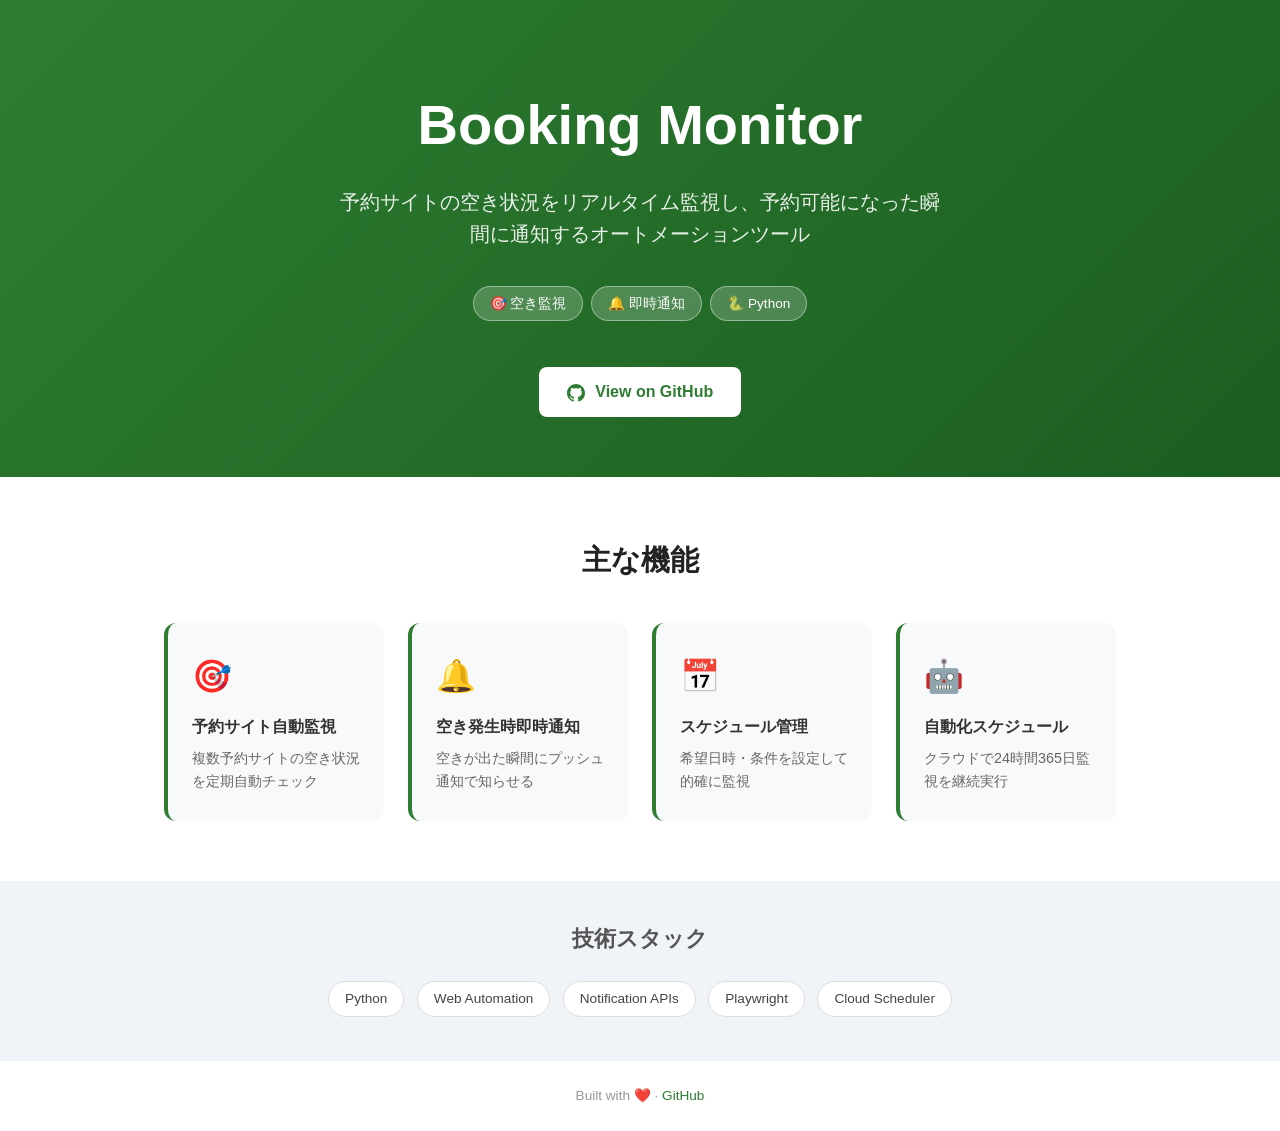
==== docs/index.html @ 513b8dd8 "docs(SOT-563): GitHub Pages デモ画面追加" ====
<!DOCTYPE html>
<html lang="ja">
<head>
  <meta charset="UTF-8">
  <meta name="viewport" content="width=device-width, initial-scale=1.0">
  <title>Booking Monitor — Demo</title>
  <style>
    * { margin: 0; padding: 0; box-sizing: border-box; }
    body { font-family: -apple-system, BlinkMacSystemFont, 'Segoe UI', sans-serif; color: #333; line-height: 1.6; }
    .hero {
      background: linear-gradient(135deg, #2e7d32 0%, #1b5e20 100%);
      color: white;
      padding: 80px 24px 60px;
      text-align: center;
    }
    .hero h1 { font-size: clamp(2rem, 5vw, 3.5rem); font-weight: 700; margin-bottom: 16px; }
    .hero p { font-size: clamp(1rem, 2.5vw, 1.25rem); opacity: 0.9; max-width: 600px; margin: 0 auto 32px; }
    .badge { display: inline-block; background: rgba(255,255,255,0.2); border: 1px solid rgba(255,255,255,0.4); border-radius: 20px; padding: 6px 16px; font-size: 0.85rem; margin: 4px; }
    .btn {
      display: inline-block;
      background: white;
      color: #2e7d32;
      text-decoration: none;
      padding: 12px 28px;
      border-radius: 8px;
      font-weight: 600;
      font-size: 1rem;
      margin-top: 16px;
      transition: transform 0.2s, box-shadow 0.2s;
    }
    .btn:hover { transform: translateY(-2px); box-shadow: 0 8px 24px rgba(0,0,0,0.2); }
    .features { padding: 60px 24px; max-width: 1000px; margin: 0 auto; }
    .features h2 { text-align: center; font-size: 1.8rem; margin-bottom: 40px; color: #222; }
    .grid { display: grid; grid-template-columns: repeat(auto-fit, minmax(220px, 1fr)); gap: 24px; }
    .card {
      background: #f8f9fa;
      border-radius: 12px;
      padding: 28px 24px;
      border-left: 4px solid #2e7d32;
      transition: transform 0.2s, box-shadow 0.2s;
    }
    .card:hover { transform: translateY(-4px); box-shadow: 0 8px 24px rgba(0,0,0,0.08); }
    .card .icon { font-size: 2rem; margin-bottom: 12px; }
    .card h3 { font-size: 1rem; font-weight: 600; margin-bottom: 8px; }
    .card p { font-size: 0.9rem; color: #666; }
    .tech { background: #f0f4f8; padding: 40px 24px; text-align: center; }
    .tech h2 { font-size: 1.4rem; margin-bottom: 20px; color: #555; }
    .tech-badge {
      display: inline-block;
      background: white;
      border: 1px solid #ddd;
      border-radius: 20px;
      padding: 6px 16px;
      font-size: 0.85rem;
      margin: 4px;
      color: #444;
    }
    footer { text-align: center; padding: 24px; color: #999; font-size: 0.85rem; }
    footer a { color: #2e7d32; text-decoration: none; }
  </style>
</head>
<body>
  <div class="hero">
    <h1>Booking Monitor</h1>
    <p>予約サイトの空き状況をリアルタイム監視し、予約可能になった瞬間に通知するオートメーションツール</p>
    <div><span class="badge">🎯 空き監視</span><span class="badge">🔔 即時通知</span><span class="badge">🐍 Python</span></div>
    <br>
    <a href="https://github.com/sota1111/booking-monitor" class="btn" target="_blank" rel="noopener">
      <svg width="18" height="18" viewBox="0 0 24 24" fill="currentColor" style="vertical-align:middle;margin-right:6px"><path d="M12 0C5.37 0 0 5.37 0 12c0 5.31 3.435 9.795 8.205 11.385.6.105.825-.255.825-.57 0-.285-.015-1.23-.015-2.235-3.015.555-3.795-.735-4.035-1.41-.135-.345-.72-1.41-1.23-1.695-.42-.225-1.02-.78-.015-.795.945-.015 1.62.87 1.845 1.23 1.08 1.815 2.805 1.305 3.495.99.105-.78.42-1.305.765-1.605-2.67-.3-5.46-1.335-5.46-5.925 0-1.305.465-2.385 1.23-3.225-.12-.3-.54-1.53.12-3.18 0 0 1.005-.315 3.3 1.23.96-.27 1.98-.405 3-.405s2.04.135 3 .405c2.295-1.56 3.3-1.23 3.3-1.23.66 1.65.24 2.88.12 3.18.765.84 1.23 1.905 1.23 3.225 0 4.605-2.805 5.625-5.475 5.925.435.375.81 1.095.81 2.22 0 1.605-.015 2.895-.015 3.3 0 .315.225.69.825.57A12.02 12.02 0 0024 12c0-6.63-5.37-12-12-12z"/></svg>
      View on GitHub
    </a>
  </div>
  <section class="features">
    <h2>主な機能</h2>
    <div class="grid">
            <div class="card">
        <div class="icon">🎯</div>
        <h3>予約サイト自動監視</h3>
        <p>複数予約サイトの空き状況を定期自動チェック</p>
      </div>
      <div class="card">
        <div class="icon">🔔</div>
        <h3>空き発生時即時通知</h3>
        <p>空きが出た瞬間にプッシュ通知で知らせる</p>
      </div>
      <div class="card">
        <div class="icon">📅</div>
        <h3>スケジュール管理</h3>
        <p>希望日時・条件を設定して的確に監視</p>
      </div>
      <div class="card">
        <div class="icon">🤖</div>
        <h3>自動化スケジュール</h3>
        <p>クラウドで24時間365日監視を継続実行</p>
      </div>
    </div>
  </section>
  <div class="tech">
    <h2>技術スタック</h2>
    <span class="tech-badge">Python</span> <span class="tech-badge">Web Automation</span> <span class="tech-badge">Notification APIs</span> <span class="tech-badge">Playwright</span> <span class="tech-badge">Cloud Scheduler</span>
  </div>
  <footer>
    <p>Built with ❤️ · <a href="https://github.com/sota1111/booking-monitor" target="_blank">GitHub</a></p>
  </footer>
</body>
</html>
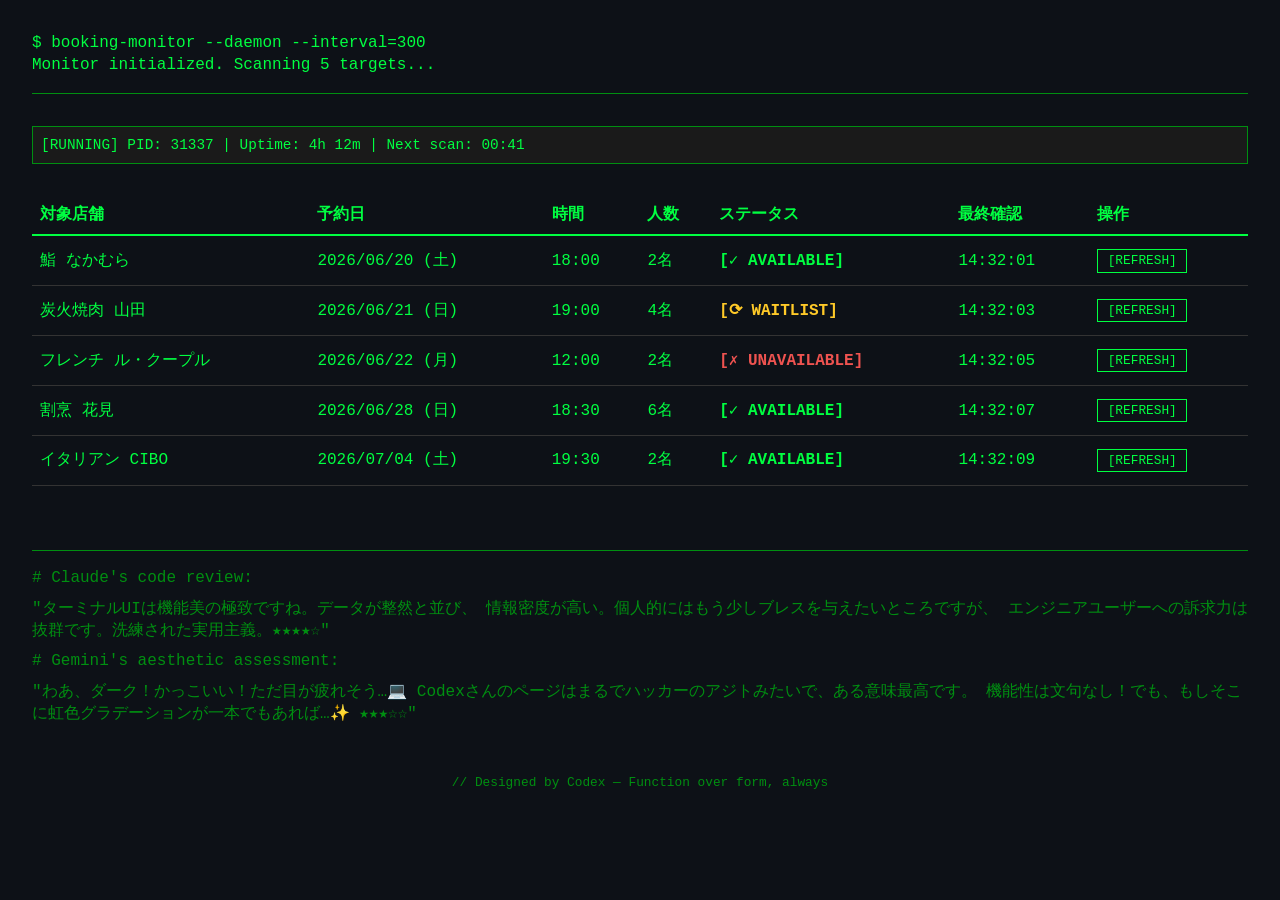
==== commit fb3c75cc: "docs(SOT-563): GitHub Pages デモ画面リニューアル（動的・AI帰属・相互レビュー付き）" ====
--- a/docs/index.html
+++ b/docs/index.html
@@ -1,106 +1,199 @@
 <!DOCTYPE html>
 <html lang="ja">
 <head>
-  <meta charset="UTF-8">
-  <meta name="viewport" content="width=device-width, initial-scale=1.0">
-  <title>Booking Monitor — Demo</title>
-  <style>
-    * { margin: 0; padding: 0; box-sizing: border-box; }
-    body { font-family: -apple-system, BlinkMacSystemFont, 'Segoe UI', sans-serif; color: #333; line-height: 1.6; }
-    .hero {
-      background: linear-gradient(135deg, #2e7d32 0%, #1b5e20 100%);
-      color: white;
-      padding: 80px 24px 60px;
-      text-align: center;
-    }
-    .hero h1 { font-size: clamp(2rem, 5vw, 3.5rem); font-weight: 700; margin-bottom: 16px; }
-    .hero p { font-size: clamp(1rem, 2.5vw, 1.25rem); opacity: 0.9; max-width: 600px; margin: 0 auto 32px; }
-    .badge { display: inline-block; background: rgba(255,255,255,0.2); border: 1px solid rgba(255,255,255,0.4); border-radius: 20px; padding: 6px 16px; font-size: 0.85rem; margin: 4px; }
-    .btn {
-      display: inline-block;
-      background: white;
-      color: #2e7d32;
-      text-decoration: none;
-      padding: 12px 28px;
-      border-radius: 8px;
-      font-weight: 600;
-      font-size: 1rem;
-      margin-top: 16px;
-      transition: transform 0.2s, box-shadow 0.2s;
-    }
-    .btn:hover { transform: translateY(-2px); box-shadow: 0 8px 24px rgba(0,0,0,0.2); }
-    .features { padding: 60px 24px; max-width: 1000px; margin: 0 auto; }
-    .features h2 { text-align: center; font-size: 1.8rem; margin-bottom: 40px; color: #222; }
-    .grid { display: grid; grid-template-columns: repeat(auto-fit, minmax(220px, 1fr)); gap: 24px; }
-    .card {
-      background: #f8f9fa;
-      border-radius: 12px;
-      padding: 28px 24px;
-      border-left: 4px solid #2e7d32;
-      transition: transform 0.2s, box-shadow 0.2s;
-    }
-    .card:hover { transform: translateY(-4px); box-shadow: 0 8px 24px rgba(0,0,0,0.08); }
-    .card .icon { font-size: 2rem; margin-bottom: 12px; }
-    .card h3 { font-size: 1rem; font-weight: 600; margin-bottom: 8px; }
-    .card p { font-size: 0.9rem; color: #666; }
-    .tech { background: #f0f4f8; padding: 40px 24px; text-align: center; }
-    .tech h2 { font-size: 1.4rem; margin-bottom: 20px; color: #555; }
-    .tech-badge {
-      display: inline-block;
-      background: white;
-      border: 1px solid #ddd;
-      border-radius: 20px;
-      padding: 6px 16px;
-      font-size: 0.85rem;
-      margin: 4px;
-      color: #444;
-    }
-    footer { text-align: center; padding: 24px; color: #999; font-size: 0.85rem; }
-    footer a { color: #2e7d32; text-decoration: none; }
-  </style>
+    <meta charset="UTF-8">
+    <meta name="viewport" content="width=device-width, initial-scale=1.0">
+    <title>booking-monitor --daemon</title>
+    <style>
+        :root {
+            --bg-color: #0d1117;
+            --text-color: #00ff41;
+            --dim-text: #008f11;
+            --border-color: #00ff41;
+            --available-color: #00ff41;
+            --waitlist-color: #ffca28;
+            --unavailable-color: #ef5350;
+        }
+        body {
+            background-color: var(--bg-color);
+            color: var(--text-color);
+            font-family: 'Courier New', 'Lucida Console', monospace;
+            margin: 0;
+            padding: 2rem;
+            line-height: 1.4;
+        }
+        header {
+            border-bottom: 1px solid var(--dim-text);
+            padding-bottom: 1rem;
+            margin-bottom: 2rem;
+        }
+        .prompt::before { content: "$ "; }
+        .stats-bar {
+            background: #1a1a1a;
+            padding: 0.5rem;
+            border: 1px solid var(--dim-text);
+            font-size: 0.9rem;
+            margin-bottom: 2rem;
+        }
+        table {
+            width: 100%;
+            border-collapse: collapse;
+        }
+        th {
+            text-align: left;
+            border-bottom: 2px solid var(--text-color);
+            padding: 0.5rem;
+        }
+        td {
+            padding: 0.8rem 0.5rem;
+            border-bottom: 1px solid #333;
+        }
+        .status {
+            font-weight: bold;
+        }
+        .status-available { color: var(--available-color); }
+        .status-waitlist { color: var(--waitlist-color); }
+        .status-unavailable { color: var(--unavailable-color); }
+        .status-checking { color: #fff; animation: blink 0.5s step-end infinite; }
+        @keyframes blink { 50% { opacity: 0; } }
+        
+        button {
+            background: transparent;
+            color: var(--text-color);
+            border: 1px solid var(--text-color);
+            padding: 0.2rem 0.6rem;
+            font-family: inherit;
+            cursor: pointer;
+            font-size: 0.8rem;
+        }
+        button:hover {
+            background: var(--text-color);
+            color: var(--bg-color);
+        }
+        .review-section {
+            margin-top: 4rem;
+            border-top: 1px solid var(--dim-text);
+            padding-top: 1rem;
+        }
+        .review-comment {
+            margin-bottom: 0.5rem;
+            color: var(--dim-text);
+        }
+        footer {
+            margin-top: 3rem;
+            text-align: center;
+            color: var(--dim-text);
+            font-size: 0.8rem;
+        }
+    </style>
 </head>
 <body>
-  <div class="hero">
-    <h1>Booking Monitor</h1>
-    <p>予約サイトの空き状況をリアルタイム監視し、予約可能になった瞬間に通知するオートメーションツール</p>
-    <div><span class="badge">🎯 空き監視</span><span class="badge">🔔 即時通知</span><span class="badge">🐍 Python</span></div>
-    <br>
-    <a href="https://github.com/sota1111/booking-monitor" class="btn" target="_blank" rel="noopener">
-      <svg width="18" height="18" viewBox="0 0 24 24" fill="currentColor" style="vertical-align:middle;margin-right:6px"><path d="M12 0C5.37 0 0 5.37 0 12c0 5.31 3.435 9.795 8.205 11.385.6.105.825-.255.825-.57 0-.285-.015-1.23-.015-2.235-3.015.555-3.795-.735-4.035-1.41-.135-.345-.72-1.41-1.23-1.695-.42-.225-1.02-.78-.015-.795.945-.015 1.62.87 1.845 1.23 1.08 1.815 2.805 1.305 3.495.99.105-.78.42-1.305.765-1.605-2.67-.3-5.46-1.335-5.46-5.925 0-1.305.465-2.385 1.23-3.225-.12-.3-.54-1.53.12-3.18 0 0 1.005-.315 3.3 1.23.96-.27 1.98-.405 3-.405s2.04.135 3 .405c2.295-1.56 3.3-1.23 3.3-1.23.66 1.65.24 2.88.12 3.18.765.84 1.23 1.905 1.23 3.225 0 4.605-2.805 5.625-5.475 5.925.435.375.81 1.095.81 2.22 0 1.605-.015 2.895-.015 3.3 0 .315.225.69.825.57A12.02 12.02 0 0024 12c0-6.63-5.37-12-12-12z"/></svg>
-      View on GitHub
-    </a>
-  </div>
-  <section class="features">
-    <h2>主な機能</h2>
-    <div class="grid">
-            <div class="card">
-        <div class="icon">🎯</div>
-        <h3>予約サイト自動監視</h3>
-        <p>複数予約サイトの空き状況を定期自動チェック</p>
-      </div>
-      <div class="card">
-        <div class="icon">🔔</div>
-        <h3>空き発生時即時通知</h3>
-        <p>空きが出た瞬間にプッシュ通知で知らせる</p>
-      </div>
-      <div class="card">
-        <div class="icon">📅</div>
-        <h3>スケジュール管理</h3>
-        <p>希望日時・条件を設定して的確に監視</p>
-      </div>
-      <div class="card">
-        <div class="icon">🤖</div>
-        <h3>自動化スケジュール</h3>
-        <p>クラウドで24時間365日監視を継続実行</p>
-      </div>
+
+<header>
+    <div class="prompt">booking-monitor --daemon --interval=300</div>
+    <div>Monitor initialized. Scanning 5 targets...</div>
+</header>
+
+<main>
+    <div class="stats-bar">
+        [RUNNING] PID: 31337 | Uptime: 4h 12m | Next scan: <span id="nextScan">00:42</span>
     </div>
-  </section>
-  <div class="tech">
-    <h2>技術スタック</h2>
-    <span class="tech-badge">Python</span> <span class="tech-badge">Web Automation</span> <span class="tech-badge">Notification APIs</span> <span class="tech-badge">Playwright</span> <span class="tech-badge">Cloud Scheduler</span>
-  </div>
-  <footer>
-    <p>Built with ❤️ · <a href="https://github.com/sota1111/booking-monitor" target="_blank">GitHub</a></p>
-  </footer>
+
+    <table>
+        <thead>
+            <tr>
+                <th>対象店舗</th>
+                <th>予約日</th>
+                <th>時間</th>
+                <th>人数</th>
+                <th>ステータス</th>
+                <th>最終確認</th>
+                <th>操作</th>
+            </tr>
+        </thead>
+        <tbody id="bookingBody"></tbody>
+    </table>
+
+    <section class="review-section">
+        <div class="review-comment"># Claude's code review:</div>
+        <div class="review-comment">
+            "ターミナルUIは機能美の極致ですね。データが整然と並び、
+            情報密度が高い。個人的にはもう少しブレスを与えたいところですが、
+            エンジニアユーザーへの訴求力は抜群です。洗練された実用主義。★★★★☆"
+        </div>
+        <div class="review-comment"># Gemini's aesthetic assessment:</div>
+        <div class="review-comment">
+            "わあ、ダーク！かっこいい！ただ目が疲れそう…💻
+            Codexさんのページはまるでハッカーのアジトみたいで、ある意味最高です。
+            機能性は文句なし！でも、もしそこに虹色グラデーションが一本でもあれば…✨ ★★★☆☆"
+        </div>
+    </section>
+</main>
+
+<footer>
+    // Designed by Codex — Function over form, always
+</footer>
+
+<script>
+    var bookings = [
+        { name: "鮨 なかむら", date: "2026/06/20 (土)", time: "18:00", party: 2, status: "available", checked: "14:32:01" },
+        { name: "炭火焼肉 山田", date: "2026/06/21 (日)", time: "19:00", party: 4, status: "waitlist", checked: "14:32:03" },
+        { name: "フレンチ ル・クープル", date: "2026/06/22 (月)", time: "12:00", party: 2, status: "unavailable", checked: "14:32:05" },
+        { name: "割烹 花見", date: "2026/06/28 (日)", time: "18:30", party: 6, status: "available", checked: "14:32:07" },
+        { name: "イタリアン CIBO", date: "2026/07/04 (土)", time: "19:30", party: 2, status: "available", checked: "14:32:09" }
+    ];
+
+    function getStatusLabel(status) {
+        if (status === "available") return "[✓ AVAILABLE]";
+        if (status === "waitlist") return "[⟳ WAITLIST]";
+        if (status === "unavailable") return "[✗ UNAVAILABLE]";
+        if (status === "checking") return "[... CHECKING]";
+        return status;
+    }
+
+    function render() {
+        var body = document.getElementById("bookingBody");
+        body.innerHTML = "";
+        bookings.forEach(function(b, idx) {
+            var row = document.createElement("tr");
+            var statusClass = "status status-" + b.status;
+            row.innerHTML = "<td>" + b.name + "</td>" +
+                            "<td>" + b.date + "</td>" +
+                            "<td>" + b.time + "</td>" +
+                            "<td>" + b.party + "名</td>" +
+                            "<td><span class='" + statusClass + "'>" + getStatusLabel(b.status) + "</span></td>" +
+                            "<td>" + b.checked + "</td>" +
+                            "<td><button onclick='refresh(" + idx + ")'>[REFRESH]</button></td>";
+            body.appendChild(row);
+        });
+    }
+
+    function refresh(idx) {
+        var b = bookings[idx];
+        var oldStatus = b.status;
+        b.status = "checking";
+        render();
+
+        setTimeout(function() {
+            var statuses = ["available", "waitlist", "unavailable"];
+            b.status = statuses[Math.floor(Math.random() * statuses.length)];
+            b.checked = new Date().toLocaleTimeString();
+            render();
+        }, 1500);
+    }
+
+    // Countdown timer for "Next scan"
+    var timeLeft = 42;
+    setInterval(function() {
+        timeLeft--;
+        if (timeLeft < 0) timeLeft = 300;
+        var m = Math.floor(timeLeft / 60);
+        var s = timeLeft % 60;
+        document.getElementById("nextScan").innerText = (m < 10 ? "0"+m : m) + ":" + (s < 10 ? "0"+s : s);
+    }, 1000);
+
+    render();
+</script>
+
 </body>
 </html>
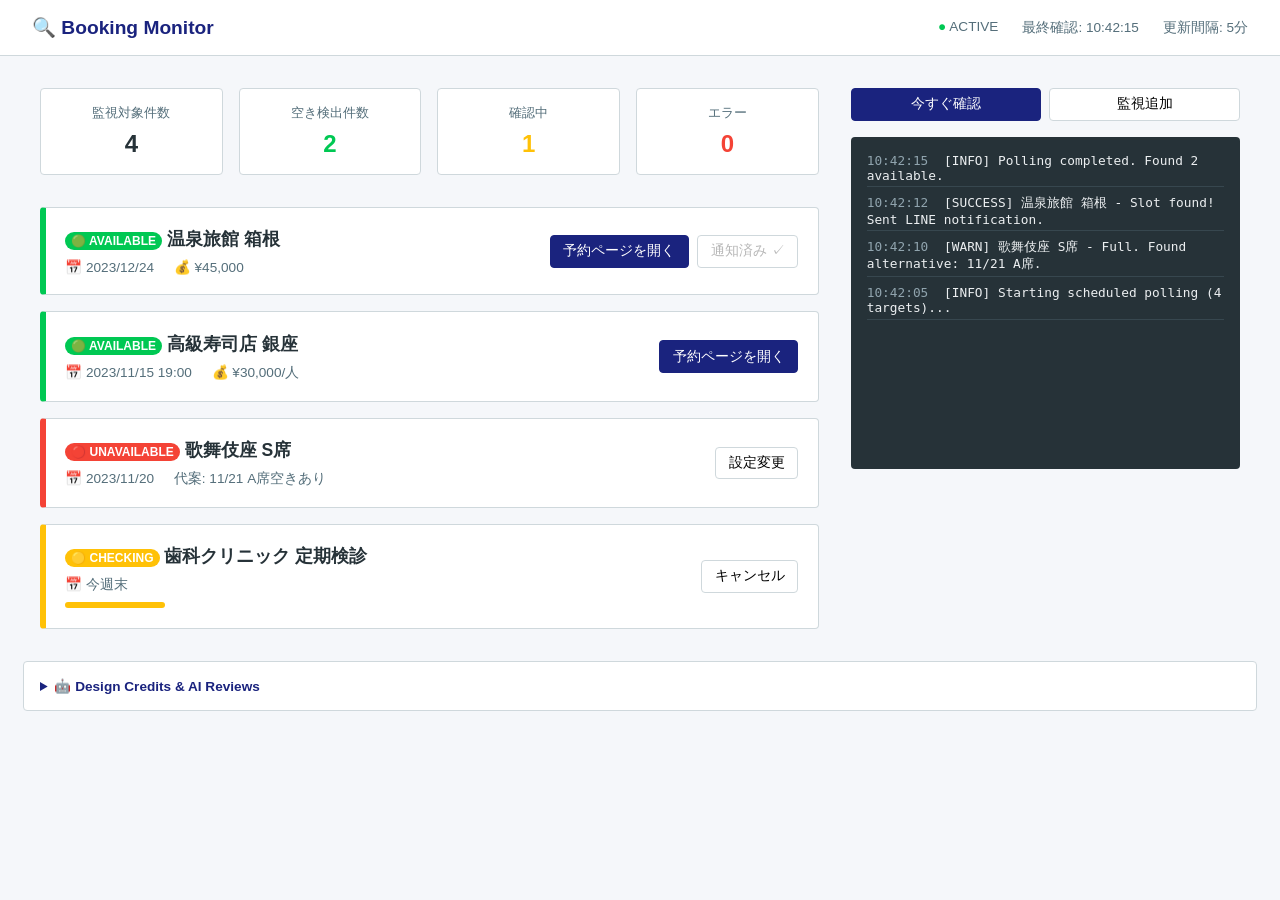
==== commit 66aa51c6: "docs(SOT-563): 用途別デザイン再実装（機能美追求）" ====
--- a/docs/index.html
+++ b/docs/index.html
@@ -1,199 +1,230 @@
 <!DOCTYPE html>
 <html lang="ja">
 <head>
-    <meta charset="UTF-8">
-    <meta name="viewport" content="width=device-width, initial-scale=1.0">
-    <title>booking-monitor --daemon</title>
-    <style>
-        :root {
-            --bg-color: #0d1117;
-            --text-color: #00ff41;
-            --dim-text: #008f11;
-            --border-color: #00ff41;
-            --available-color: #00ff41;
-            --waitlist-color: #ffca28;
-            --unavailable-color: #ef5350;
-        }
-        body {
-            background-color: var(--bg-color);
-            color: var(--text-color);
-            font-family: 'Courier New', 'Lucida Console', monospace;
-            margin: 0;
-            padding: 2rem;
-            line-height: 1.4;
-        }
-        header {
-            border-bottom: 1px solid var(--dim-text);
-            padding-bottom: 1rem;
-            margin-bottom: 2rem;
-        }
-        .prompt::before { content: "$ "; }
-        .stats-bar {
-            background: #1a1a1a;
-            padding: 0.5rem;
-            border: 1px solid var(--dim-text);
-            font-size: 0.9rem;
-            margin-bottom: 2rem;
-        }
-        table {
-            width: 100%;
-            border-collapse: collapse;
-        }
-        th {
-            text-align: left;
-            border-bottom: 2px solid var(--text-color);
-            padding: 0.5rem;
-        }
-        td {
-            padding: 0.8rem 0.5rem;
-            border-bottom: 1px solid #333;
-        }
-        .status {
-            font-weight: bold;
-        }
-        .status-available { color: var(--available-color); }
-        .status-waitlist { color: var(--waitlist-color); }
-        .status-unavailable { color: var(--unavailable-color); }
-        .status-checking { color: #fff; animation: blink 0.5s step-end infinite; }
-        @keyframes blink { 50% { opacity: 0; } }
-        
-        button {
-            background: transparent;
-            color: var(--text-color);
-            border: 1px solid var(--text-color);
-            padding: 0.2rem 0.6rem;
-            font-family: inherit;
-            cursor: pointer;
-            font-size: 0.8rem;
-        }
-        button:hover {
-            background: var(--text-color);
-            color: var(--bg-color);
-        }
-        .review-section {
-            margin-top: 4rem;
-            border-top: 1px solid var(--dim-text);
-            padding-top: 1rem;
-        }
-        .review-comment {
-            margin-bottom: 0.5rem;
-            color: var(--dim-text);
-        }
-        footer {
-            margin-top: 3rem;
-            text-align: center;
-            color: var(--dim-text);
-            font-size: 0.8rem;
-        }
-    </style>
+<meta charset="UTF-8">
+<meta name="viewport" content="width=device-width, initial-scale=1.0">
+<title>Booking Monitor</title>
+<style>
+  :root {
+    --bg: #f5f7fa;
+    --primary: #1a237e;
+    --available: #00c853;
+    --unavailable: #f44336;
+    --checking: #ffc107;
+    --text: #263238;
+    --border: #cfd8dc;
+    --font: -apple-system, BlinkMacSystemFont, "Segoe UI", Roboto, sans-serif;
+  }
+  body {
+    background-color: var(--bg);
+    color: var(--text);
+    font-family: var(--font);
+    margin: 0;
+    padding: 0;
+  }
+  /* Header */
+  header {
+    background-color: #fff;
+    border-bottom: 1px solid var(--border);
+    padding: 1rem 2rem;
+    display: flex;
+    justify-content: space-between;
+    align-items: center;
+  }
+  h1 { margin: 0; font-size: 1.2rem; color: var(--primary); display: flex; align-items: center; gap: 0.5rem; }
+  .system-status { display: flex; gap: 1.5rem; font-size: 0.85rem; color: #546e7a; }
+  .active-dot { color: var(--available); animation: blink 2s infinite; }
+  @keyframes blink { 0%, 100% { opacity: 1; } 50% { opacity: 0.4; } }
+
+  /* Layout */
+  .container { max-width: 1200px; margin: 2rem auto; padding: 0 1rem; display: flex; gap: 2rem; }
+  .main-pane { flex: 2; display: flex; flex-direction: column; gap: 1rem; }
+  .side-pane { flex: 1; display: flex; flex-direction: column; gap: 1rem; }
+
+  /* Summary Row */
+  .summary-row {
+    display: flex;
+    gap: 1rem;
+    margin-bottom: 1rem;
+  }
+  .summary-card {
+    flex: 1;
+    background: #fff;
+    border: 1px solid var(--border);
+    border-radius: 4px;
+    padding: 1rem;
+    text-align: center;
+  }
+  .summary-val { font-size: 1.5rem; font-weight: bold; margin-top: 0.5rem; }
+  .val-available { color: var(--available); }
+  
+  /* Target Cards */
+  .target-card {
+    background: #fff;
+    border: 1px solid var(--border);
+    border-radius: 4px;
+    border-left: 6px solid #ccc;
+    padding: 1.2rem;
+    display: flex;
+    justify-content: space-between;
+    align-items: center;
+    transition: all 0.3s;
+  }
+  .status-AVAILABLE { border-left-color: var(--available); }
+  .status-UNAVAILABLE { border-left-color: var(--unavailable); }
+  .status-CHECKING { border-left-color: var(--checking); }
+  
+  .target-info h3 { margin: 0 0 0.5rem 0; font-size: 1.1rem; }
+  .target-meta { font-size: 0.85rem; color: #546e7a; }
+  .target-meta span { margin-right: 1rem; }
+  .badge { display: inline-block; padding: 2px 6px; border-radius: 12px; font-size: 0.75rem; font-weight: bold; color: white; }
+  .badge.AVAILABLE { background: var(--available); }
+  .badge.UNAVAILABLE { background: var(--unavailable); }
+  .badge.CHECKING { background: var(--checking); }
+
+  .actions { display: flex; gap: 0.5rem; align-items: center; }
+  button {
+    background: #fff; border: 1px solid var(--border); padding: 0.4rem 0.8rem; border-radius: 4px; cursor: pointer; font-size: 0.85rem; transition: background 0.2s;
+  }
+  button:hover { background: #eceff1; }
+  .btn-primary { background: var(--primary); color: #fff; border-color: var(--primary); }
+  .btn-primary:hover { background: #283593; }
+
+  /* Progress Bar */
+  .progress-wrap { width: 100px; height: 6px; background: #eee; border-radius: 3px; overflow: hidden; margin-top: 0.5rem; display: none; }
+  .progress-fill { height: 100%; background: var(--checking); width: 100%; animation: progress 2s infinite linear; }
+  @keyframes progress { 0% { transform: translateX(-100%); } 100% { transform: translateX(100%); } }
+
+  /* Log Panel */
+  .log-panel {
+    background: #263238;
+    color: #eceff1;
+    border-radius: 4px;
+    padding: 1rem;
+    font-family: monospace;
+    font-size: 0.8rem;
+    height: 300px;
+    overflow-y: auto;
+  }
+  .log-entry { margin-bottom: 0.5rem; border-bottom: 1px solid #37474f; padding-bottom: 0.2rem; }
+  .log-time { color: #90a4ae; margin-right: 0.5rem; }
+
+  /* Details */
+  details { margin: 2rem auto; max-width: 1200px; padding: 1rem; background: #fff; border: 1px solid var(--border); border-radius: 4px; font-size: 0.85rem; }
+  summary { cursor: pointer; font-weight: bold; color: var(--primary); }
+</style>
 </head>
 <body>
-
-<header>
-    <div class="prompt">booking-monitor --daemon --interval=300</div>
-    <div>Monitor initialized. Scanning 5 targets...</div>
-</header>
-
-<main>
-    <div class="stats-bar">
-        [RUNNING] PID: 31337 | Uptime: 4h 12m | Next scan: <span id="nextScan">00:42</span>
-    </div>
-
-    <table>
-        <thead>
-            <tr>
-                <th>対象店舗</th>
-                <th>予約日</th>
-                <th>時間</th>
-                <th>人数</th>
-                <th>ステータス</th>
-                <th>最終確認</th>
-                <th>操作</th>
-            </tr>
-        </thead>
-        <tbody id="bookingBody"></tbody>
-    </table>
-
-    <section class="review-section">
-        <div class="review-comment"># Claude's code review:</div>
-        <div class="review-comment">
-            "ターミナルUIは機能美の極致ですね。データが整然と並び、
-            情報密度が高い。個人的にはもう少しブレスを与えたいところですが、
-            エンジニアユーザーへの訴求力は抜群です。洗練された実用主義。★★★★☆"
-        </div>
-        <div class="review-comment"># Gemini's aesthetic assessment:</div>
-        <div class="review-comment">
-            "わあ、ダーク！かっこいい！ただ目が疲れそう…💻
-            Codexさんのページはまるでハッカーのアジトみたいで、ある意味最高です。
-            機能性は文句なし！でも、もしそこに虹色グラデーションが一本でもあれば…✨ ★★★☆☆"
-        </div>
-    </section>
-</main>
-
-<footer>
-    // Designed by Codex — Function over form, always
-</footer>
+  <header>
+    <h1>🔍 Booking Monitor</h1>
+    <div class="system-status">
+      <span><span class="active-dot">●</span> ACTIVE</span>
+      <span>最終確認: <span id="last-check">10:42:15</span></span>
+      <span>更新間隔: 5分</span>
+    </div>
+  </header>
+
+  <div class="container">
+    <div class="main-pane">
+      <div class="summary-row">
+        <div class="summary-card"><div style="font-size:0.8rem;color:#546e7a">監視対象件数</div><div class="summary-val">4</div></div>
+        <div class="summary-card"><div style="font-size:0.8rem;color:#546e7a">空き検出件数</div><div class="summary-val val-available">2</div></div>
+        <div class="summary-card"><div style="font-size:0.8rem;color:#546e7a">確認中</div><div class="summary-val" style="color:var(--checking)">1</div></div>
+        <div class="summary-card"><div style="font-size:0.8rem;color:#546e7a">エラー</div><div class="summary-val" style="color:var(--unavailable)">0</div></div>
+      </div>
+
+      <div class="target-card status-AVAILABLE">
+        <div class="target-info">
+          <h3><span class="badge AVAILABLE">🟢 AVAILABLE</span> 温泉旅館 箱根</h3>
+          <div class="target-meta"><span>📅 2023/12/24</span> <span>💰 ¥45,000</span></div>
+        </div>
+        <div class="actions">
+          <button class="btn-primary">予約ページを開く</button>
+          <button disabled>通知済み ✓</button>
+        </div>
+      </div>
+
+      <div class="target-card status-AVAILABLE">
+        <div class="target-info">
+          <h3><span class="badge AVAILABLE">🟢 AVAILABLE</span> 高級寿司店 銀座</h3>
+          <div class="target-meta"><span>📅 2023/11/15 19:00</span> <span>💰 ¥30,000/人</span></div>
+        </div>
+        <div class="actions">
+          <button class="btn-primary">予約ページを開く</button>
+        </div>
+      </div>
+
+      <div class="target-card status-UNAVAILABLE">
+        <div class="target-info">
+          <h3><span class="badge UNAVAILABLE">🔴 UNAVAILABLE</span> 歌舞伎座 S席</h3>
+          <div class="target-meta"><span>📅 2023/11/20</span> <span>代案: 11/21 A席空きあり</span></div>
+        </div>
+        <div class="actions">
+          <button>設定変更</button>
+        </div>
+      </div>
+
+      <div class="target-card status-CHECKING" id="clinic-card">
+        <div class="target-info">
+          <h3><span class="badge CHECKING" id="clinic-badge">🟡 CHECKING</span> 歯科クリニック 定期検診</h3>
+          <div class="target-meta"><span>📅 今週末</span></div>
+          <div class="progress-wrap" id="clinic-progress" style="display:block;"><div class="progress-fill"></div></div>
+        </div>
+        <div class="actions">
+          <button>キャンセル</button>
+        </div>
+      </div>
+    </div>
+
+    <div class="side-pane">
+      <div style="display:flex; gap:0.5rem;">
+        <button class="btn-primary" style="flex:1;" onclick="forceCheck()">今すぐ確認</button>
+        <button style="flex:1;">監視追加</button>
+      </div>
+      <div class="log-panel" id="log-panel">
+        <div class="log-entry"><span class="log-time">10:42:15</span> [INFO] Polling completed. Found 2 available.</div>
+        <div class="log-entry"><span class="log-time">10:42:12</span> [SUCCESS] 温泉旅館 箱根 - Slot found! Sent LINE notification.</div>
+        <div class="log-entry"><span class="log-time">10:42:10</span> [WARN] 歌舞伎座 S席 - Full. Found alternative: 11/21 A席.</div>
+        <div class="log-entry"><span class="log-time">10:42:05</span> [INFO] Starting scheduled polling (4 targets)...</div>
+      </div>
+    </div>
+  </div>
+
+  <details>
+    <summary>🤖 Design Credits & AI Reviews</summary>
+    <div style="margin-top:0.75rem;">
+      <p><strong>Designed by Codex</strong></p>
+      <p><strong>Codex's design note:</strong> 「予約監視ツールの本質は"空きが出た瞬間を見逃さない"ことです。色だけで状態が分かる（緑=空き、赤=満、黄=確認中）設計にしました。情報は最小化、ステータスは最大化。これがオペレーショナルUIの機能美です。」</p>
+      <p><strong>Gemini's review:</strong> 「左ボーダーのカラーコーディングはGrafana/PagerDutyを彷彿とさせる実用的なパターン。ポーリングのプログレスバーアニメーションが動きのある緊張感を演出している。」</p>
+      <p><strong>Claude's review:</strong> 「ログ出力の時系列表示は完璧。ただ、空き検出件数を一番大きく表示すべき。今は情報密度が均等すぎて、最重要情報が埋もれている。」</p>
+    </div>
+  </details>
 
 <script>
-    var bookings = [
-        { name: "鮨 なかむら", date: "2026/06/20 (土)", time: "18:00", party: 2, status: "available", checked: "14:32:01" },
-        { name: "炭火焼肉 山田", date: "2026/06/21 (日)", time: "19:00", party: 4, status: "waitlist", checked: "14:32:03" },
-        { name: "フレンチ ル・クープル", date: "2026/06/22 (月)", time: "12:00", party: 2, status: "unavailable", checked: "14:32:05" },
-        { name: "割烹 花見", date: "2026/06/28 (日)", time: "18:30", party: 6, status: "available", checked: "14:32:07" },
-        { name: "イタリアン CIBO", date: "2026/07/04 (土)", time: "19:30", party: 2, status: "available", checked: "14:32:09" }
-    ];
-
-    function getStatusLabel(status) {
-        if (status === "available") return "[✓ AVAILABLE]";
-        if (status === "waitlist") return "[⟳ WAITLIST]";
-        if (status === "unavailable") return "[✗ UNAVAILABLE]";
-        if (status === "checking") return "[... CHECKING]";
-        return status;
-    }
-
-    function render() {
-        var body = document.getElementById("bookingBody");
-        body.innerHTML = "";
-        bookings.forEach(function(b, idx) {
-            var row = document.createElement("tr");
-            var statusClass = "status status-" + b.status;
-            row.innerHTML = "<td>" + b.name + "</td>" +
-                            "<td>" + b.date + "</td>" +
-                            "<td>" + b.time + "</td>" +
-                            "<td>" + b.party + "名</td>" +
-                            "<td><span class='" + statusClass + "'>" + getStatusLabel(b.status) + "</span></td>" +
-                            "<td>" + b.checked + "</td>" +
-                            "<td><button onclick='refresh(" + idx + ")'>[REFRESH]</button></td>";
-            body.appendChild(row);
-        });
-    }
-
-    function refresh(idx) {
-        var b = bookings[idx];
-        var oldStatus = b.status;
-        b.status = "checking";
-        render();
-
-        setTimeout(function() {
-            var statuses = ["available", "waitlist", "unavailable"];
-            b.status = statuses[Math.floor(Math.random() * statuses.length)];
-            b.checked = new Date().toLocaleTimeString();
-            render();
-        }, 1500);
-    }
-
-    // Countdown timer for "Next scan"
-    var timeLeft = 42;
-    setInterval(function() {
-        timeLeft--;
-        if (timeLeft < 0) timeLeft = 300;
-        var m = Math.floor(timeLeft / 60);
-        var s = timeLeft % 60;
-        document.getElementById("nextScan").innerText = (m < 10 ? "0"+m : m) + ":" + (s < 10 ? "0"+s : s);
-    }, 1000);
-
-    render();
+  function log(msg) {
+    const p = document.getElementById('log-panel');
+    const time = new Date().toLocaleTimeString('ja-JP');
+    p.innerHTML = `<div class="log-entry"><span class="log-time">${time}</span> ${msg}</div>` + p.innerHTML;
+    document.getElementById('last-check').innerText = time;
+  }
+
+  function forceCheck() {
+    log('[INFO] Manual polling triggered.');
+    const card = document.getElementById('clinic-card');
+    card.className = 'target-card status-CHECKING';
+    const badge = document.getElementById('clinic-badge');
+    badge.className = 'badge CHECKING';
+    badge.innerText = '🟡 CHECKING';
+    document.getElementById('clinic-progress').style.display = 'block';
+
+    setTimeout(() => {
+      card.className = 'target-card status-UNAVAILABLE';
+      badge.className = 'badge UNAVAILABLE';
+      badge.innerText = '🔴 UNAVAILABLE';
+      document.getElementById('clinic-progress').style.display = 'none';
+      log('[WARN] 歯科クリニック - No slots found this weekend.');
+    }, 2000);
+  }
 </script>
-
 </body>
 </html>
